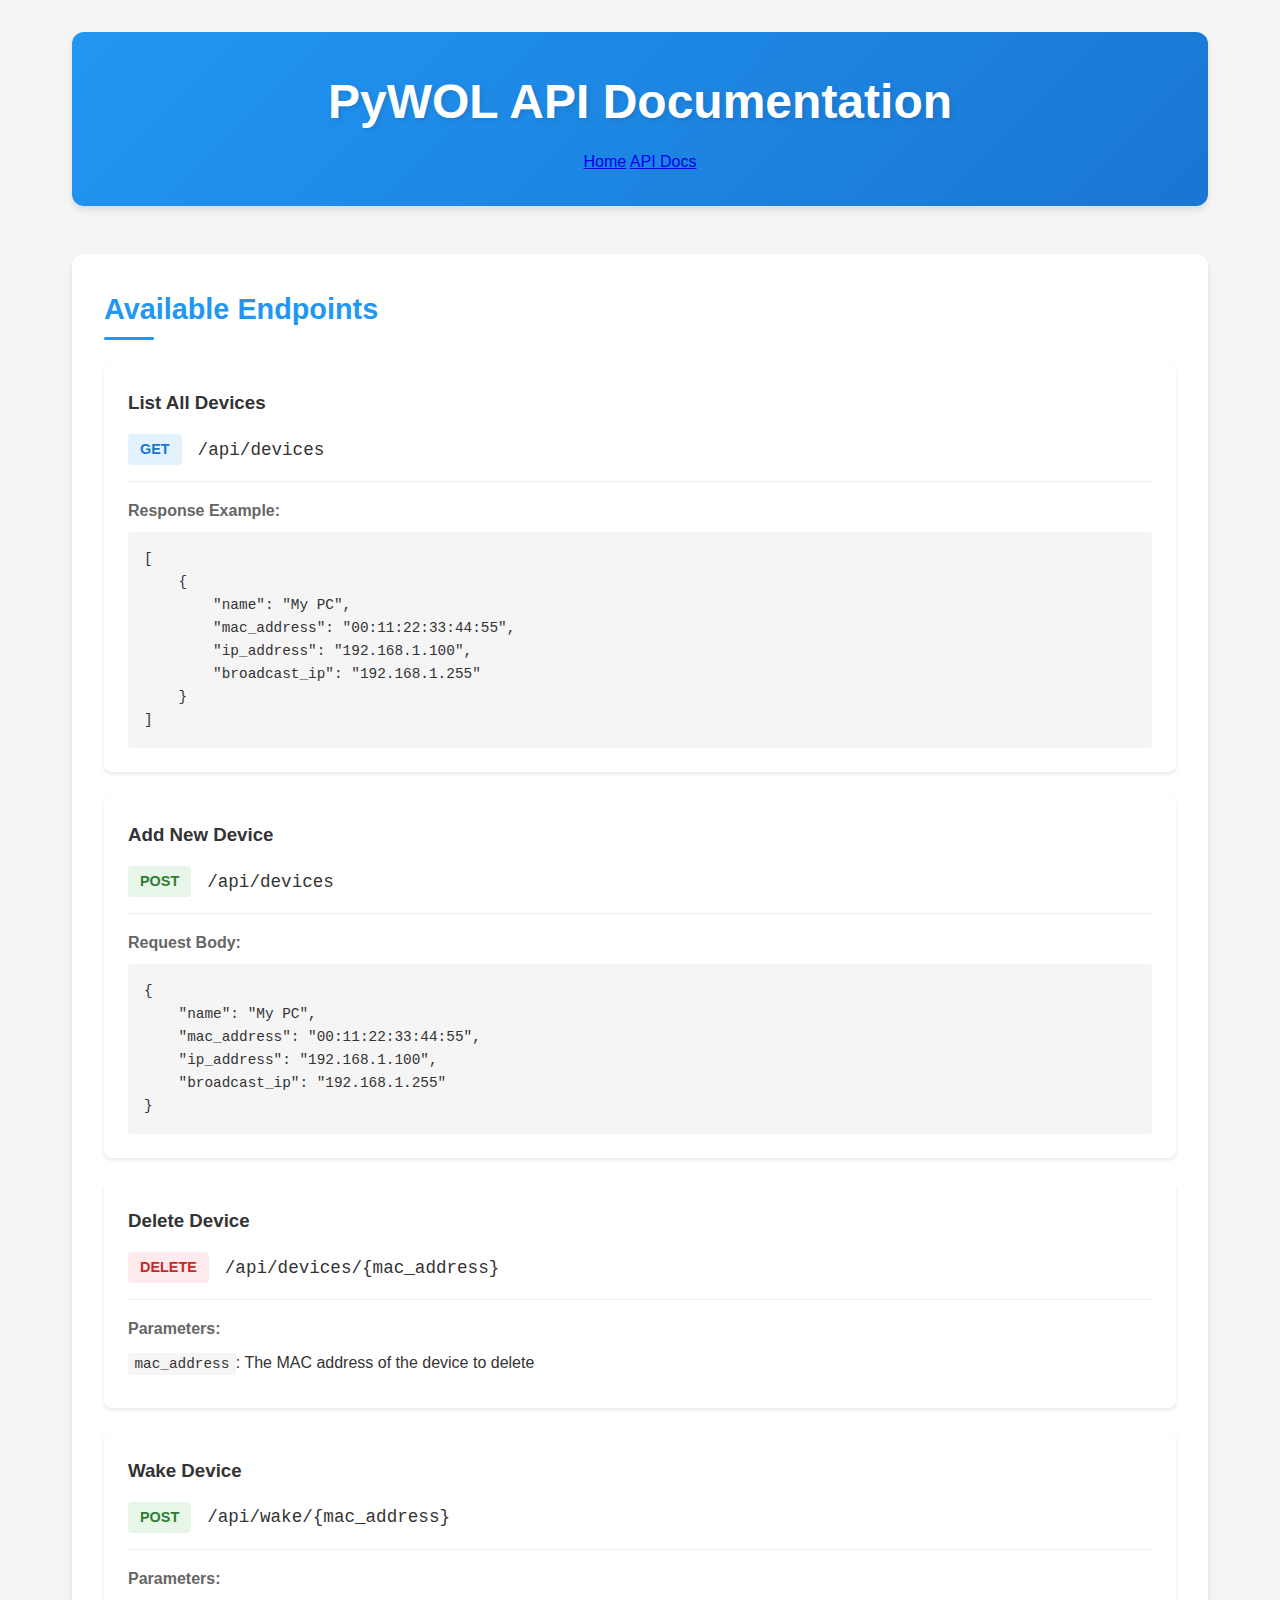
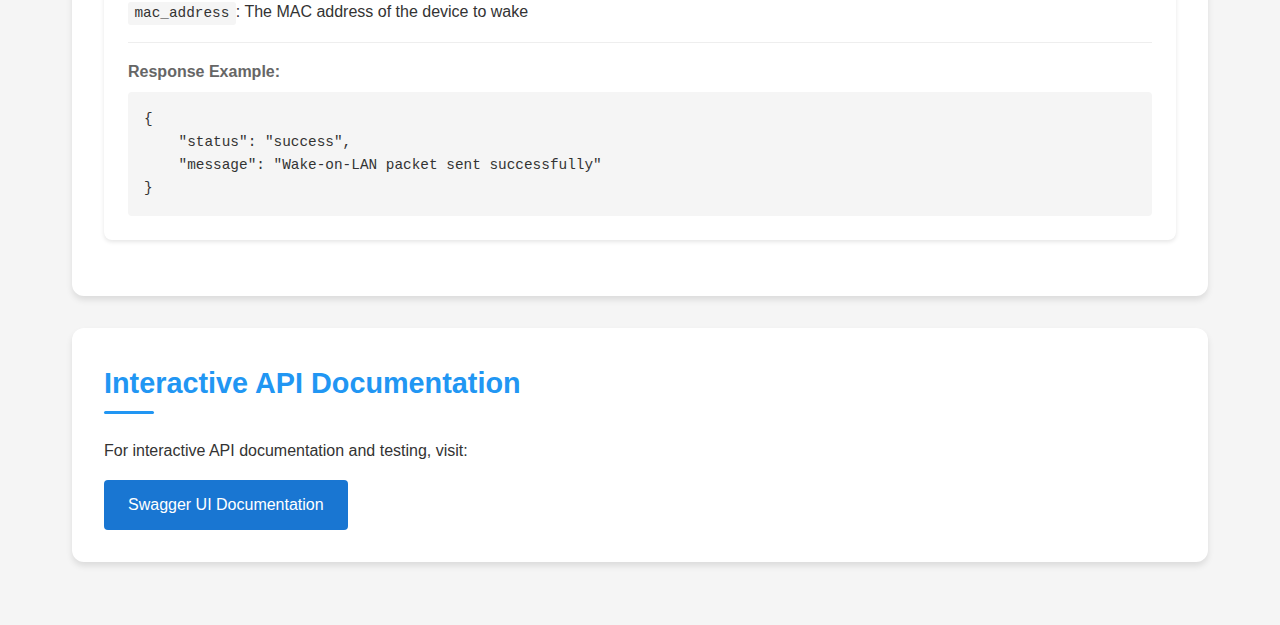
==== static/api.html @ f78c9fd0 "sdfsd" ====
<!DOCTYPE html>
<html lang="en">
<head>
    <meta charset="UTF-8">
    <meta name="viewport" content="width=device-width, initial-scale=1.0">
    <title>PyWOL - API Documentation</title>
    <link rel="stylesheet" href="styles.css">
</head>
<body>
    <div class="container">
        <header>
            <h1>PyWOL API Documentation</h1>
            <nav>
                <a href="index.html" class="nav-link">Home</a>
                <a href="api.html" class="nav-link active">API Docs</a>
            </nav>
        </header>

        <main>
            <section class="api-section">
                <h2>Available Endpoints</h2>
                
                <div class="endpoint-card">
                    <h3>List All Devices</h3>
                    <div class="endpoint-details">
                        <span class="method get">GET</span>
                        <code>/api/devices</code>
                    </div>
                    <div class="response-example">
                        <h4>Response Example:</h4>
                        <pre><code>[
    {
        "name": "My PC",
        "mac_address": "00:11:22:33:44:55",
        "ip_address": "192.168.1.100",
        "broadcast_ip": "192.168.1.255"
    }
]</code></pre>
                    </div>
                </div>

                <div class="endpoint-card">
                    <h3>Add New Device</h3>
                    <div class="endpoint-details">
                        <span class="method post">POST</span>
                        <code>/api/devices</code>
                    </div>
                    <div class="request-body">
                        <h4>Request Body:</h4>
                        <pre><code>{
    "name": "My PC",
    "mac_address": "00:11:22:33:44:55",
    "ip_address": "192.168.1.100",
    "broadcast_ip": "192.168.1.255"
}</code></pre>
                    </div>
                </div>

                <div class="endpoint-card">
                    <h3>Delete Device</h3>
                    <div class="endpoint-details">
                        <span class="method delete">DELETE</span>
                        <code>/api/devices/{mac_address}</code>
                    </div>
                    <div class="parameters">
                        <h4>Parameters:</h4>
                        <ul>
                            <li><code>mac_address</code>: The MAC address of the device to delete</li>
                        </ul>
                    </div>
                </div>

                <div class="endpoint-card">
                    <h3>Wake Device</h3>
                    <div class="endpoint-details">
                        <span class="method post">POST</span>
                        <code>/api/wake/{mac_address}</code>
                    </div>
                    <div class="parameters">
                        <h4>Parameters:</h4>
                        <ul>
                            <li><code>mac_address</code>: The MAC address of the device to wake</li>
                        </ul>
                    </div>
                    <div class="response-example">
                        <h4>Response Example:</h4>
                        <pre><code>{
    "status": "success",
    "message": "Wake-on-LAN packet sent successfully"
}</code></pre>
                    </div>
                </div>
            </section>

            <section class="api-section">
                <h2>Interactive API Documentation</h2>
                <p>For interactive API documentation and testing, visit:</p>
                <a href="/docs" class="swagger-link" target="_blank">Swagger UI Documentation</a>
            </section>
        </main>
    </div>
</body>
</html>
---- static/styles.css ----
:root {
    --primary-color: #2196f3;
    --secondary-color: #1976d2;
    --background-color: #f5f5f5;
    --text-color: #333;
    --border-color: #ddd;
    --error-color: #f44336;
    --success-color: #4caf50;
    --card-shadow: 0 4px 6px rgba(0, 0, 0, 0.1);
    --transition-speed: 0.3s;
}

* {
    margin: 0;
    padding: 0;
    box-sizing: border-box;
}

body {
    font-family: 'Roboto', sans-serif;
    line-height: 1.6;
    color: var(--text-color);
    background-color: var(--background-color);
    min-height: 100vh;
}

.container {
    max-width: 1200px;
    margin: 0 auto;
    padding: 2rem;
}

header {
    text-align: center;
    margin-bottom: 3rem;
    padding: 2rem 0;
    background: linear-gradient(135deg, var(--primary-color), var(--secondary-color));
    border-radius: 12px;
    color: white;
    box-shadow: var(--card-shadow);
}

header h1 {
    font-size: 3rem;
    margin-bottom: 0.5rem;
    text-shadow: 2px 2px 4px rgba(0, 0, 0, 0.1);
}

header p {
    font-size: 1.2rem;
    opacity: 0.9;
}

section {
    background: white;
    border-radius: 12px;
    padding: 2rem;
    margin-bottom: 2rem;
    box-shadow: var(--card-shadow);
    transition: transform var(--transition-speed);
}

section:hover {
    transform: translateY(-2px);
}

h2 {
    margin-bottom: 1.5rem;
    color: var(--primary-color);
    font-size: 1.8rem;
    position: relative;
    padding-bottom: 0.5rem;
}

h2::after {
    content: '';
    position: absolute;
    bottom: 0;
    left: 0;
    width: 50px;
    height: 3px;
    background-color: var(--primary-color);
    border-radius: 2px;
}

.form-group {
    margin-bottom: 1.5rem;
}

label {
    display: block;
    margin-bottom: 0.5rem;
    font-weight: 500;
    color: var(--text-color);
}

input {
    width: 100%;
    padding: 0.75rem;
    border: 2px solid var(--border-color);
    border-radius: 8px;
    font-size: 1rem;
    transition: all var(--transition-speed);
}

input:focus {
    outline: none;
    border-color: var(--primary-color);
    box-shadow: 0 0 0 3px rgba(33, 150, 243, 0.1);
}

button {
    background-color: var(--primary-color);
    color: white;
    padding: 0.75rem 1.5rem;
    border: none;
    border-radius: 8px;
    cursor: pointer;
    font-size: 1rem;
    font-weight: 500;
    transition: all var(--transition-speed);
    text-transform: uppercase;
    letter-spacing: 0.5px;
}

button:hover {
    background-color: var(--secondary-color);
    transform: translateY(-1px);
    box-shadow: 0 4px 8px rgba(0, 0, 0, 0.1);
}

button:active {
    transform: translateY(0);
}

.device-card {
    background: white;
    border: 2px solid var(--border-color);
    border-radius: 8px;
    padding: 1.5rem;
    margin-bottom: 1rem;
    display: flex;
    justify-content: space-between;
    align-items: center;
    transition: all var(--transition-speed);
    opacity: 1;
    animation: fadeIn 0.5s ease forwards;
}

.device-card:hover {
    border-color: var(--primary-color);
    box-shadow: var(--card-shadow);
}

.device-info {
    flex-grow: 1;
}

.device-name {
    font-weight: 500;
    font-size: 1.2rem;
    margin-bottom: 0.5rem;
    color: var(--primary-color);
}

.device-mac, .device-ip {
    color: #666;
    font-size: 0.9rem;
    margin-bottom: 0.25rem;
}

.device-actions {
    display: flex;
    gap: 0.75rem;
}

.btn-wake {
    background-color: var(--success-color);
}

.btn-delete {
    background-color: var(--error-color);
}

.btn-wake:hover {
    background-color: #388e3c;
}

.btn-delete:hover {
    background-color: #d32f2f;
}

.device-info i {
    margin-right: 0.5rem;
    color: var(--primary-color);
}

@media (max-width: 768px) {
    .container {
        padding: 1rem;
    }

    header {
        padding: 1.5rem 0;
    }

    header h1 {
        font-size: 2rem;
    }

    section {
        padding: 1.5rem;
    }

    .device-card {
        flex-direction: column;
        gap: 1rem;
        text-align: center;
    }

    .device-actions {
        width: 100%;
        justify-content: center;
    }

    button {
        flex: 1;
        max-width: 200px;
    }
}

/* Animations */
@keyframes fadeIn {
    from {
        opacity: 0;
        transform: translateY(20px);
    }
    to {
        opacity: 1;
        transform: translateY(0);
    }
}

@keyframes fadeOut {
    from {
        opacity: 1;
        transform: translateY(0);
    }
    to {
        opacity: 0;
        transform: translateY(-20px);
    }
}

/* Notifications */
.notification {
    position: fixed;
    top: 20px;
    right: 20px;
    padding: 1rem 1.5rem;
    border-radius: 8px;
    background: white;
    box-shadow: var(--card-shadow);
    display: flex;
    align-items: center;
    gap: 0.75rem;
    transform: translateX(120%);
    transition: transform 0.3s ease;
    z-index: 1000;
}

.notification.show {
    transform: translateX(0);
}

.notification.success {
    border-left: 4px solid var(--success-color);
}

.notification.error {
    border-left: 4px solid var(--error-color);
}

.notification i {
    font-size: 1.2rem;
}

.notification.success i {
    color: var(--success-color);
}

.notification.error i {
    color: var(--error-color);
}

/* Loading state */
.loading {
    text-align: center;
    padding: 2rem;
    color: #666;
}

.loading i {
    font-size: 2rem;
    margin-bottom: 1rem;
    color: var(--primary-color);
}

/* No devices state */
.no-devices {
    text-align: center;
    padding: 3rem;
    color: #666;
}

.no-devices i {
    font-size: 3rem;
    margin-bottom: 1rem;
    color: var(--primary-color);
}

/* Footer */
footer {
    text-align: center;
    padding: 2rem 0;
    color: #666;
    margin-top: 3rem;
}

footer i {
    color: var(--error-color);
}

/* Form improvements */
.form-group small {
    display: block;
    margin-top: 0.25rem;
    color: #666;
    font-size: 0.875rem;
}

/* Button improvements */
button:disabled {
    opacity: 0.7;
    cursor: not-allowed;
    transform: none !important;
    box-shadow: none !important;
}

/* API Documentation Styles */
.api-section {
    margin-bottom: 2rem;
}

.endpoint-card {
    background: #ffffff;
    border-radius: 8px;
    padding: 1.5rem;
    margin-bottom: 1.5rem;
    box-shadow: 0 2px 4px rgba(0, 0, 0, 0.1);
    transition: transform 0.2s ease;
}

.endpoint-card:hover {
    transform: translateY(-2px);
}

.endpoint-card h3 {
    color: #333;
    margin-bottom: 1rem;
}

.endpoint-details {
    display: flex;
    align-items: center;
    gap: 1rem;
    margin-bottom: 1rem;
}

.method {
    padding: 0.25rem 0.75rem;
    border-radius: 4px;
    font-weight: bold;
    font-size: 0.9rem;
}

.method.get {
    background-color: #e3f2fd;
    color: #1976d2;
}

.method.post {
    background-color: #e8f5e9;
    color: #2e7d32;
}

.method.delete {
    background-color: #ffebee;
    color: #c62828;
}

.endpoint-details code {
    font-size: 1.1rem;
    color: #333;
}

.request-body, .response-example, .parameters {
    margin-top: 1rem;
    padding-top: 1rem;
    border-top: 1px solid #eee;
}

.request-body h4, .response-example h4, .parameters h4 {
    color: #666;
    margin-bottom: 0.5rem;
}

pre {
    background-color: #f5f5f5;
    padding: 1rem;
    border-radius: 4px;
    overflow-x: auto;
}

pre code {
    font-family: 'Courier New', Courier, monospace;
    font-size: 0.9rem;
}

.parameters ul {
    list-style: none;
    padding: 0;
}

.parameters li {
    margin-bottom: 0.5rem;
}

.parameters code {
    background-color: #f5f5f5;
    padding: 0.2rem 0.4rem;
    border-radius: 3px;
    font-size: 0.9rem;
}

.swagger-link {
    display: inline-block;
    background-color: #1976d2;
    color: white;
    padding: 0.75rem 1.5rem;
    border-radius: 4px;
    text-decoration: none;
    margin-top: 1rem;
    transition: background-color 0.2s ease;
}

.swagger-link:hover {
    background-color: #1565c0;
}
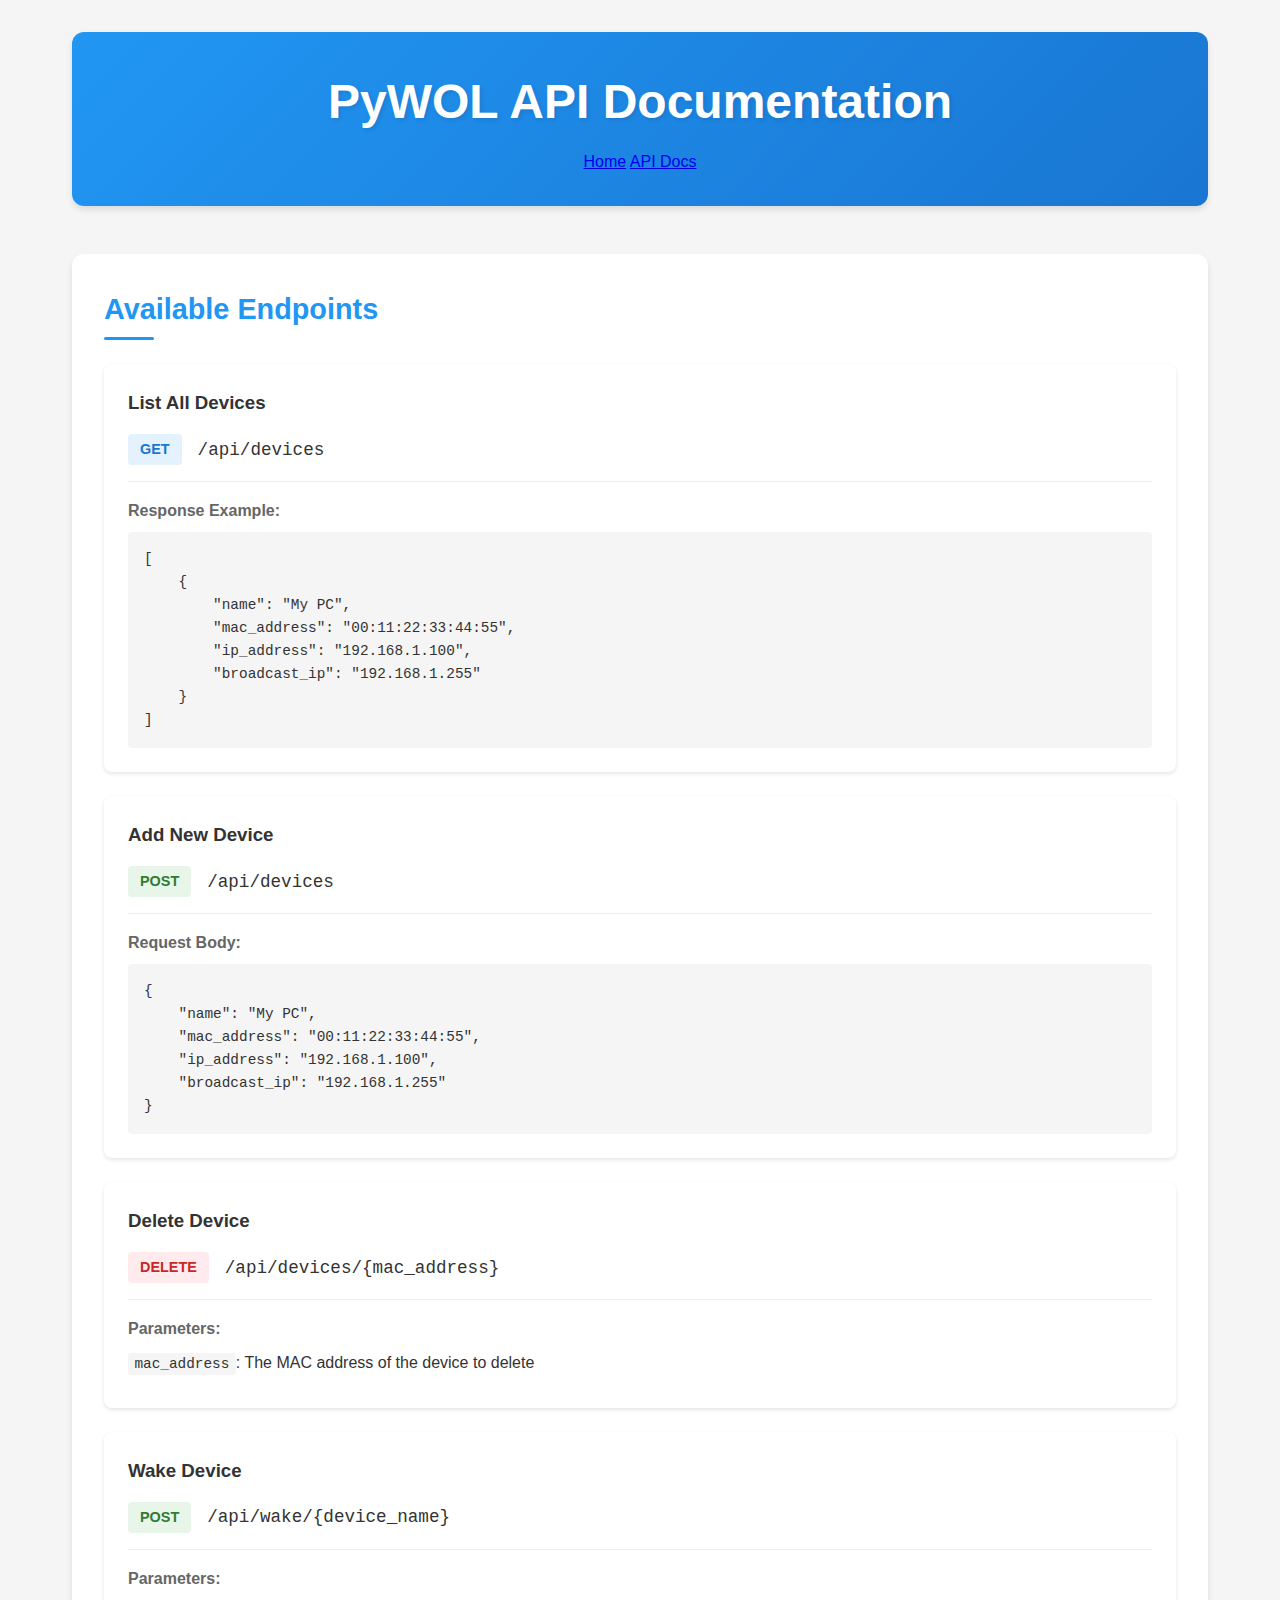
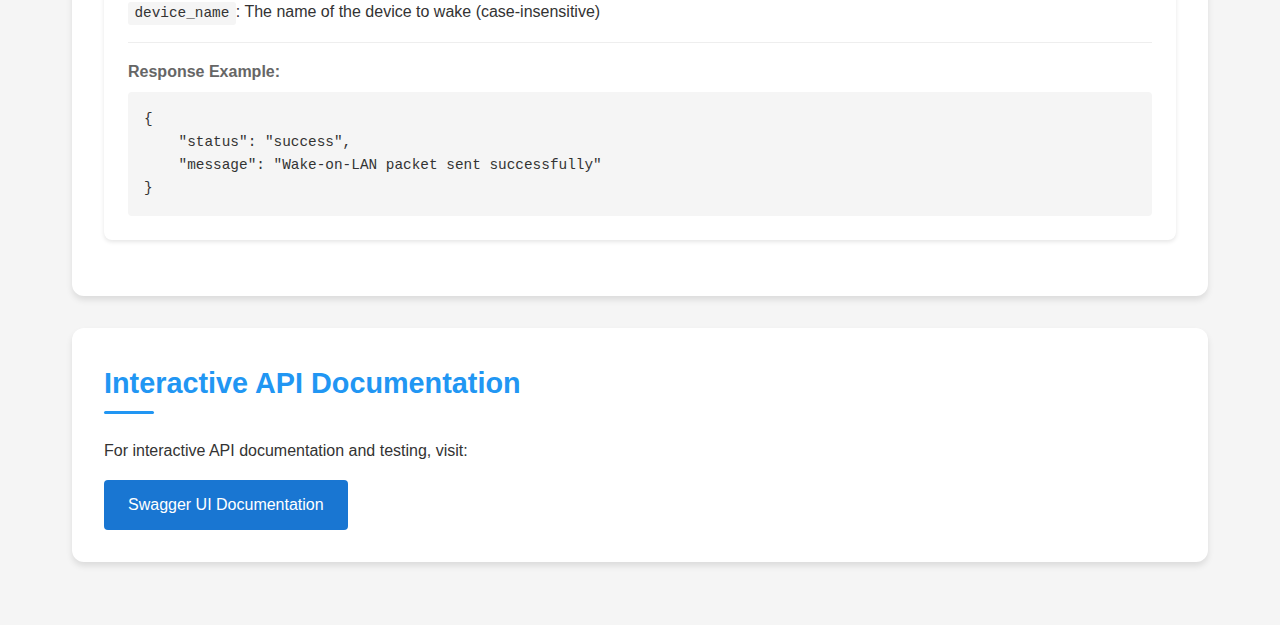
==== commit 6251cbcb: "zdfs" ====
--- a/static/api.html
+++ b/static/api.html
@@ -74,12 +74,12 @@
                     <h3>Wake Device</h3>
                     <div class="endpoint-details">
                         <span class="method post">POST</span>
-                        <code>/api/wake/{mac_address}</code>
+                        <code>/api/wake/{device_name}</code>
                     </div>
                     <div class="parameters">
                         <h4>Parameters:</h4>
                         <ul>
-                            <li><code>mac_address</code>: The MAC address of the device to wake</li>
+                            <li><code>device_name</code>: The name of the device to wake (case-insensitive)</li>
                         </ul>
                     </div>
                     <div class="response-example">
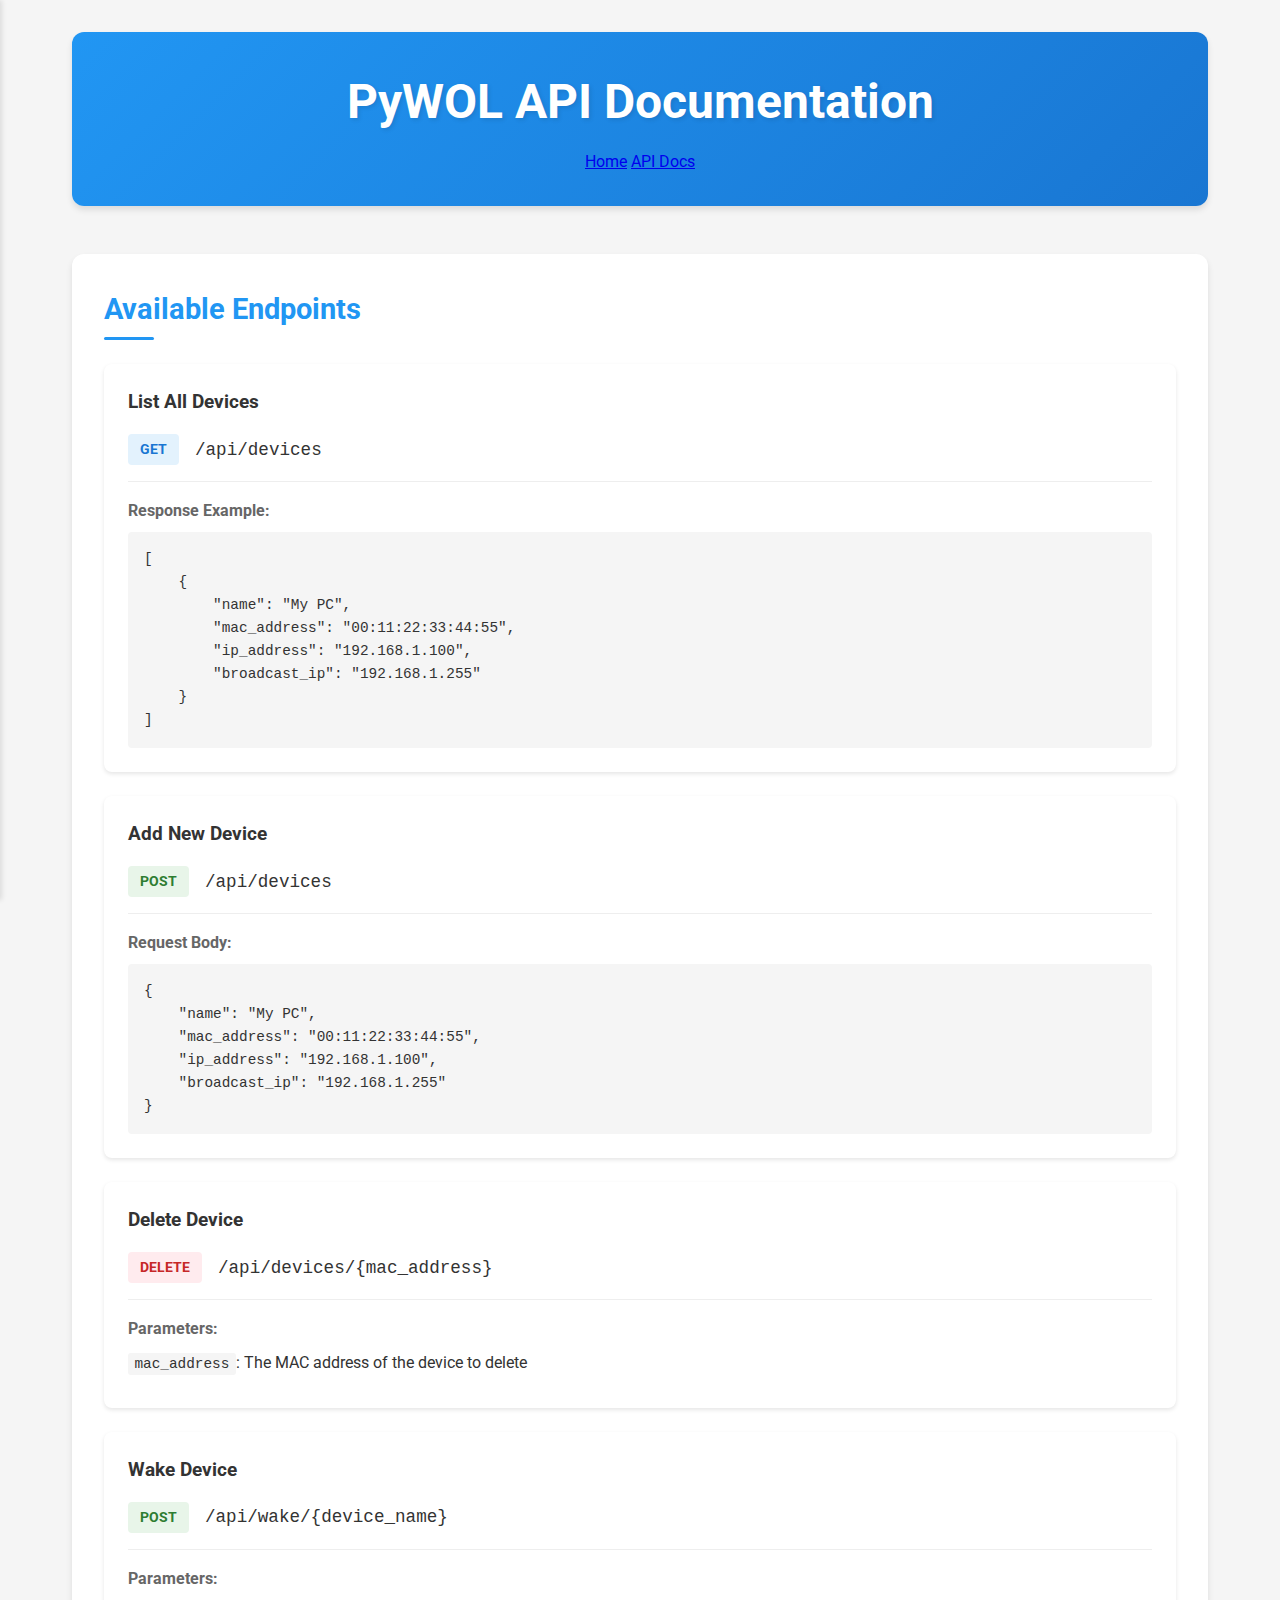
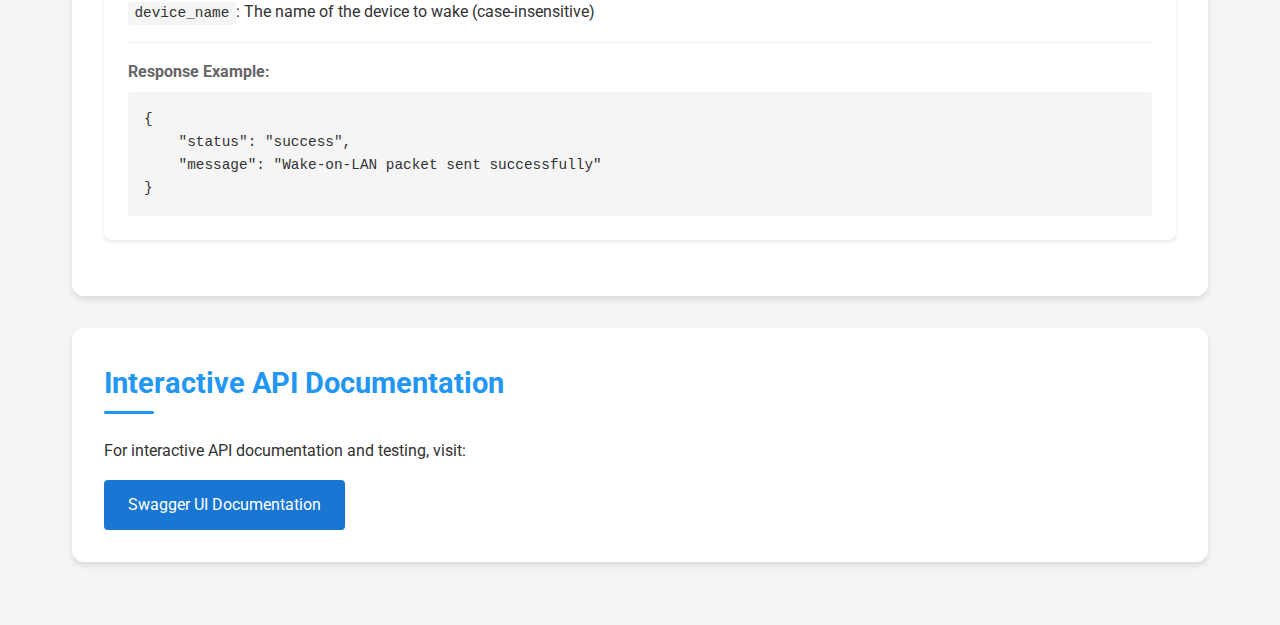
==== commit ae5898fe: "sdfsdf" ====
--- a/static/api.html
+++ b/static/api.html
@@ -5,14 +5,29 @@
     <meta name="viewport" content="width=device-width, initial-scale=1.0">
     <title>PyWOL - API Documentation</title>
     <link rel="stylesheet" href="styles.css">
+    <link href="https://fonts.googleapis.com/css2?family=Roboto:wght@300;400;500;700&display=swap" rel="stylesheet">
+    <link rel="stylesheet" href="https://cdnjs.cloudflare.com/ajax/libs/font-awesome/6.0.0/css/all.min.css">
 </head>
 <body>
+    <button class="hamburger-menu" id="hamburgerMenu">
+        <span></span>
+        <span></span>
+        <span></span>
+    </button>
+
+    <div class="sidebar" id="sidebar">
+        <nav class="sidebar-nav">
+            <a href="/"><i class="fas fa-home"></i> Home</a>
+            <a href="/static/api.html" class="active"><i class="fas fa-book"></i> API Docs</a>
+        </nav>
+    </div>
+
     <div class="container">
         <header>
             <h1>PyWOL API Documentation</h1>
-            <nav>
-                <a href="index.html" class="nav-link">Home</a>
-                <a href="api.html" class="nav-link active">API Docs</a>
+            <nav class="desktop-nav">
+                <a href="/" class="nav-link">Home</a>
+                <a href="/static/api.html" class="nav-link active">API Docs</a>
             </nav>
         </header>
 
--- a/static/styles.css
+++ b/static/styles.css
@@ -456,4 +456,84 @@
 
 .swagger-link:hover {
     background-color: #1565c0;
+}
+
+/* Hamburger Menu Styles */
+.hamburger-menu {
+    display: none;
+    position: fixed;
+    top: 1rem;
+    left: 1rem;
+    z-index: 1000;
+    background: var(--primary-color);
+    border: none;
+    border-radius: 50%;
+    width: 40px;
+    height: 40px;
+    cursor: pointer;
+    padding: 0;
+    box-shadow: 0 2px 5px rgba(0,0,0,0.2);
+}
+
+.hamburger-menu span {
+    display: block;
+    width: 20px;
+    height: 2px;
+    background: white;
+    margin: 5px auto;
+    transition: all 0.3s ease;
+}
+
+.sidebar {
+    position: fixed;
+    top: 0;
+    left: -250px;
+    width: 250px;
+    height: 100vh;
+    background: white;
+    box-shadow: 2px 0 5px rgba(0,0,0,0.1);
+    transition: left 0.3s ease;
+    z-index: 999;
+}
+
+.sidebar.active {
+    left: 0;
+}
+
+.sidebar-nav {
+    padding: 2rem 1rem;
+}
+
+.sidebar-nav a {
+    display: block;
+    padding: 1rem;
+    color: var(--text-color);
+    text-decoration: none;
+    border-radius: 8px;
+    margin-bottom: 0.5rem;
+    transition: all 0.3s ease;
+}
+
+.sidebar-nav a:hover {
+    background: var(--primary-color);
+    color: white;
+}
+
+.sidebar-nav a.active {
+    background: var(--primary-color);
+    color: white;
+}
+
+@media (max-width: 768px) {
+    .hamburger-menu {
+        display: block;
+    }
+    
+    header nav {
+        display: none;
+    }
+    
+    .container {
+        padding-top: 4rem;
+    }
 } 